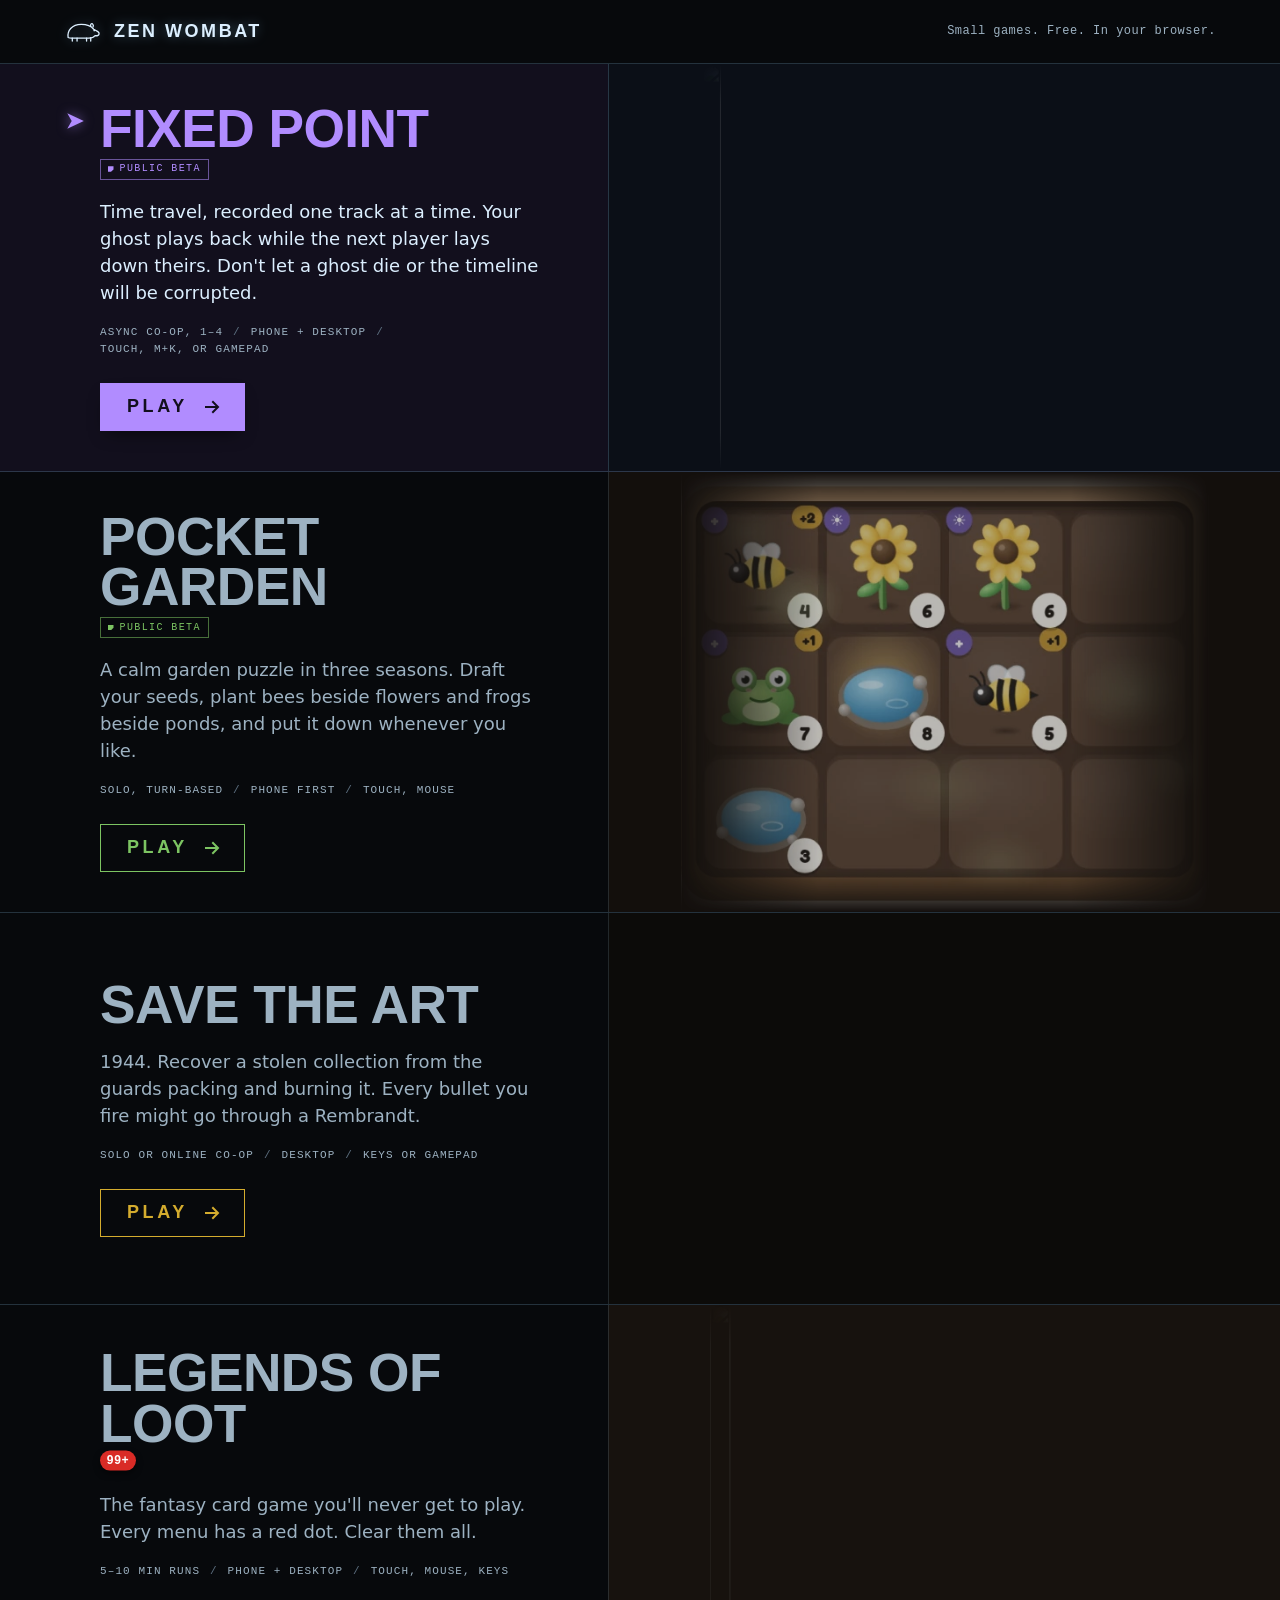
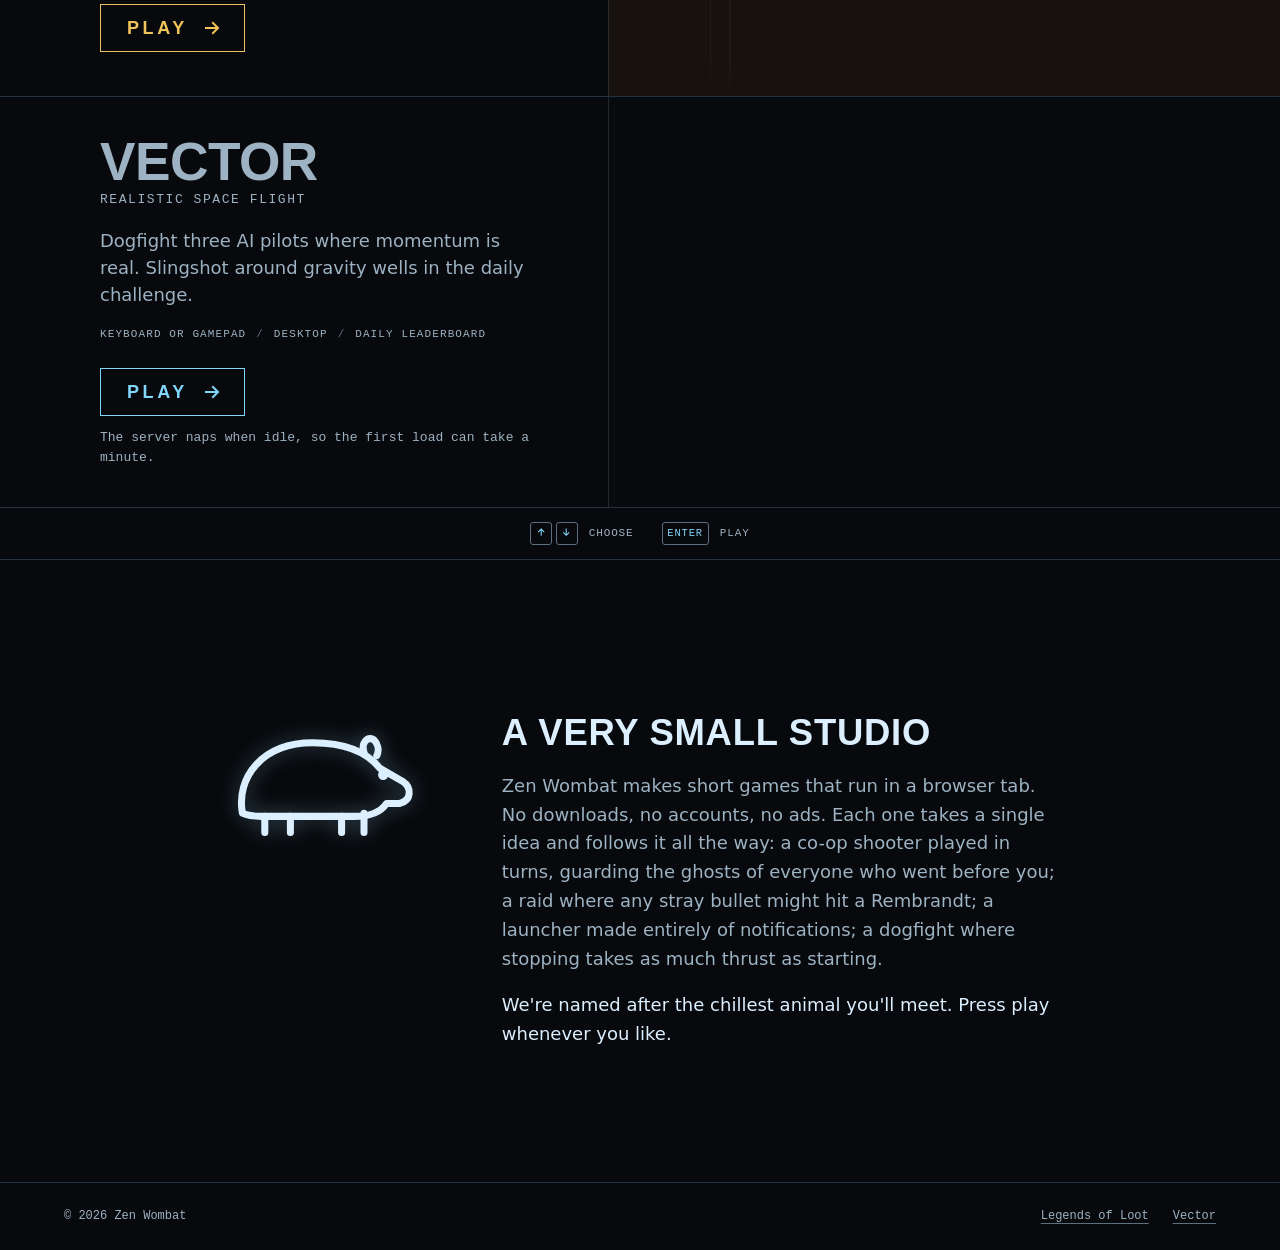
==== site/index.html @ 7a345012 "Add Pocket Garden to the homepage as a public beta Co-Authored-By: Claude Opus 5.5 <noreply@anthropi" ====
<!doctype html>
<html lang="en">
  <head>
    <meta charset="UTF-8" />
    <meta name="viewport" content="width=device-width, initial-scale=1, viewport-fit=cover" />
    <meta name="theme-color" content="#07090c" />
    <meta name="color-scheme" content="dark" />
    <title>Zen Wombat: small games you play in your browser</title>
    <meta
      name="description"
      content="Zen Wombat makes small, free browser games. Take turns keeping each other's ghosts alive in Fixed Point, plant a calm three-season garden in Pocket Garden, recover a stolen art collection in Save the Art, clear 99+ notifications in Legends of Loot, or dogfight with real momentum in Vector."
    />
    <link rel="canonical" href="https://zenwombat.com/" />
    <!-- Link previews (Discord, Slack, iMessage, etc.). Image URLs must be absolute. -->
    <meta property="og:type" content="website" />
    <meta property="og:site_name" content="Zen Wombat" />
    <meta property="og:title" content="Zen Wombat" />
    <meta
      property="og:description"
      content="Small, free games you play in your browser. Fixed Point, Pocket Garden, Save the Art, Legends of Loot and Vector."
    />
    <meta property="og:url" content="https://zenwombat.com/" />
    <meta property="og:image" content="https://zenwombat.com/og.png?v=5" />
    <meta property="og:image:width" content="1200" />
    <meta property="og:image:height" content="630" />
    <meta
      property="og:image:alt"
      content="Zen Wombat: a game-select screen with Fixed Point, Pocket Garden, Save the Art, Legends of Loot and Vector."
    />
    <meta name="twitter:card" content="summary_large_image" />
    <link rel="icon" href="favicon.svg" type="image/svg+xml" />
    <link rel="preload" href="fonts/tektur-latin.woff2" as="font" type="font/woff2" crossorigin />
    <link rel="stylesheet" href="styles.css" />
    <script type="application/ld+json">
      {
        "@context": "https://schema.org",
        "@graph": [
          {
            "@type": "Organization",
            "@id": "https://zenwombat.com/#studio",
            "name": "Zen Wombat",
            "url": "https://zenwombat.com/",
            "logo": "https://zenwombat.com/favicon.svg"
          },
          {
            "@type": "VideoGame",
            "name": "Fixed Point",
            "url": "https://fixedpoint.pages.dev/",
            "image": "https://zenwombat.com/img/fixed-point.webp",
            "description": "An asynchronous co-op time-loop shooter: friends take turns through one shared link, and every earlier player replays as a ghost the next one has to keep alive.",
            "genre": ["Action", "Shooter"],
            "playMode": ["CoOp", "MultiPlayer"],
            "gamePlatform": "Web browser",
            "applicationCategory": "Game",
            "operatingSystem": "Any",
            "isAccessibleForFree": true,
            "publisher": { "@id": "https://zenwombat.com/#studio" }
          },
          {
            "@type": "VideoGame",
            "name": "Pocket Garden",
            "url": "https://garden.zenwombat.com/",
            "image": "https://zenwombat.com/img/pocket-garden.webp",
            "description": "A calm, turn-based garden puzzle for phones: draft seeds and rule cards, then plant a small garden through three seasons.",
            "genre": ["Puzzle", "Casual"],
            "playMode": "SinglePlayer",
            "gamePlatform": "Web browser",
            "applicationCategory": "Game",
            "operatingSystem": "Any",
            "isAccessibleForFree": true,
            "publisher": { "@id": "https://zenwombat.com/#studio" }
          },
          {
            "@type": "VideoGame",
            "name": "Save the Art",
            "url": "https://zenwombat.itch.io/save-the-art",
            "image": "https://zenwombat.com/img/save-the-art.webp",
            "description": "A top-down roguelite shooter about recovering a stolen art collection in 1944, where every bullet you fire might go through a Rembrandt.",
            "genre": ["Action", "Shooter", "Roguelite"],
            "playMode": ["SinglePlayer", "CoOp"],
            "gamePlatform": "Web browser",
            "applicationCategory": "Game",
            "operatingSystem": "Any",
            "isAccessibleForFree": true,
            "publisher": { "@id": "https://zenwombat.com/#studio" }
          },
          {
            "@type": "VideoGame",
            "name": "Legends of Loot",
            "url": "https://legendsofloot.zenwombat.com/",
            "image": "https://legendsofloot.zenwombat.com/og.png",
            "description": "A satirical browser game about clearing notifications in the launcher of a fantasy card game you never get to play.",
            "genre": ["Comedy", "Casual"],
            "playMode": "SinglePlayer",
            "gamePlatform": "Web browser",
            "applicationCategory": "Game",
            "operatingSystem": "Any",
            "isAccessibleForFree": true,
            "publisher": { "@id": "https://zenwombat.com/#studio" }
          },
          {
            "@type": "VideoGame",
            "name": "Vector: Realistic Space Flight",
            "url": "https://vector.zenwombat.com/",
            "image": "https://vector.zenwombat.com/og.png",
            "description": "A top-down space arena with momentum physics: one pilot against three AI ships, plus a daily slingshot challenge with a global leaderboard.",
            "genre": ["Action", "Shooter", "Simulation"],
            "playMode": "SinglePlayer",
            "gamePlatform": "Web browser",
            "applicationCategory": "Game",
            "operatingSystem": "Any",
            "isAccessibleForFree": true,
            "publisher": { "@id": "https://zenwombat.com/#studio" }
          }

        ]
      }
    </script>
  </head>
  <body>
    <header class="strip">
      <a class="mark" href="/" aria-label="Zen Wombat home">
        <svg class="mark__glyph" viewBox="0 0 64 40" aria-hidden="true">
          <use href="#wombat" />
        </svg>
        <h1 class="mark__name">Zen Wombat</h1>
      </a>
      <p class="strip__tag">Small games. Free. In your browser.</p>
    </header>

    <main>
      <ol class="menu" aria-label="Games">
        <li class="row row--fixed is-selected" data-row>
          <div class="row__text">
            <h2 class="row__title">
              <svg class="cursor" viewBox="0 0 20 20" aria-hidden="true"><path d="M3 3 18 10 3 17 7 10Z" /></svg>
              <span>Fixed Point</span>
              <span class="cut">Public beta</span>
            </h2>
            <p class="row__hook">
              Time travel, recorded one track at a time. Your ghost plays back while the next player lays down
              theirs. Don't let a ghost die or the timeline will be corrupted.
            </p>
            <ul class="facts" aria-label="Details">
              <li>Async co-op, 1–4</li>
              <li>Phone + desktop</li>
              <li>Touch, M+K, or gamepad</li>
            </ul>
            <a class="play" href="https://fixedpoint.pages.dev/" data-play>
              Play<svg viewBox="0 0 20 20" aria-hidden="true"><path d="M4 10h11M11 5l5 5-5 5" /></svg>
            </a>
          </div>
          <a class="row__art" href="https://fixedpoint.pages.dev/" tabindex="-1" aria-hidden="true">
            <img src="img/fixed-point.webp" width="600" height="500" alt="" decoding="async" />
          </a>
        </li>

        <li class="row row--garden" data-row>
          <div class="row__text">
            <h2 class="row__title">
              <svg class="cursor" viewBox="0 0 20 20" aria-hidden="true"><path d="M3 3 18 10 3 17 7 10Z" /></svg>
              <span>Pocket Garden</span>
              <span class="cut">Public beta</span>
            </h2>
            <p class="row__hook">
              A calm garden puzzle in three seasons. Draft your seeds, plant bees beside flowers and frogs beside
              ponds, and put it down whenever you like.
            </p>
            <ul class="facts" aria-label="Details">
              <li>Solo, turn-based</li>
              <li>Phone first</li>
              <li>Touch, mouse</li>
            </ul>
            <a class="play" href="https://garden.zenwombat.com/" data-play>
              Play<svg viewBox="0 0 20 20" aria-hidden="true"><path d="M4 10h11M11 5l5 5-5 5" /></svg>
            </a>
          </div>
          <a class="row__art" href="https://garden.zenwombat.com/" tabindex="-1" aria-hidden="true">
            <img src="img/pocket-garden.webp" width="600" height="500" alt="" decoding="async" loading="lazy" />
          </a>
        </li>

        <li class="row row--save" data-row>
          <div class="row__text">
            <h2 class="row__title">
              <svg class="cursor" viewBox="0 0 20 20" aria-hidden="true"><path d="M3 3 18 10 3 17 7 10Z" /></svg>
              <span>Save the Art</span>
            </h2>
            <p class="row__hook">
              1944. Recover a stolen collection from the guards packing and burning it. Every bullet you fire might go
              through a Rembrandt.
            </p>
            <ul class="facts" aria-label="Details">
              <li>Solo or online co-op</li>
              <li>Desktop</li>
              <li>Keys or gamepad</li>
            </ul>
            <a class="play" href="https://zenwombat.itch.io/save-the-art" data-play>
              Play<svg viewBox="0 0 20 20" aria-hidden="true"><path d="M4 10h11M11 5l5 5-5 5" /></svg>
            </a>
          </div>
          <a class="row__art" href="https://zenwombat.itch.io/save-the-art" tabindex="-1" aria-hidden="true">
            <video
              src="img/save-the-art.mp4"
              poster="img/save-the-art.webp"
              width="600"
              height="500"
              muted
              loop
              playsinline
              disablepictureinpicture
              preload="none"
              data-clip
            ></video>
          </a>
        </li>

        <li class="row row--loot" data-row>
          <div class="row__text">
            <h2 class="row__title">
              <svg class="cursor" viewBox="0 0 20 20" aria-hidden="true"><path d="M3 3 18 10 3 17 7 10Z" /></svg>
              <span>Legends of Loot</span>
              <span class="dot" aria-label="99+ unread">99+</span>
            </h2>
            <p class="row__hook">
              The fantasy card game you'll never get to play. Every menu has a red dot. Clear them all.
            </p>
            <ul class="facts" aria-label="Details">
              <li>5–10 min runs</li>
              <li>Phone + desktop</li>
              <li>Touch, mouse, keys</li>
            </ul>
            <a class="play" href="https://legendsofloot.zenwombat.com/" data-play>
              Play<svg viewBox="0 0 20 20" aria-hidden="true"><path d="M4 10h11M11 5l5 5-5 5" /></svg>
            </a>
          </div>
          <a class="row__art" href="https://legendsofloot.zenwombat.com/" tabindex="-1" aria-hidden="true">
            <img
              src="img/legends-of-loot.webp"
              width="600"
              height="500"
              alt=""
              decoding="async"
            />
          </a>
        </li>

        <li class="row row--vector" data-row>
          <div class="row__text">
            <h2 class="row__title">
              <svg class="cursor" viewBox="0 0 20 20" aria-hidden="true"><path d="M3 3 18 10 3 17 7 10Z" /></svg>
              <span>Vector</span>
              <span class="row__sub">Realistic Space Flight</span>
            </h2>
            <p class="row__hook">
              Dogfight three AI pilots where momentum is real. Slingshot around gravity wells in the daily challenge.
            </p>
            <ul class="facts" aria-label="Details">
              <li>Keyboard or gamepad</li>
              <li>Desktop</li>
              <li>Daily leaderboard</li>
            </ul>
            <a class="play" href="https://vector.zenwombat.com/" data-play>
              Play<svg viewBox="0 0 20 20" aria-hidden="true"><path d="M4 10h11M11 5l5 5-5 5" /></svg>
            </a>
            <p class="row__note">The server naps when idle, so the first load can take a minute.</p>
          </div>
          <a class="row__art" href="https://vector.zenwombat.com/" tabindex="-1" aria-hidden="true">
            <canvas class="orbit" data-orbit></canvas>
          </a>
        </li>
      </ol>

      <p class="controls" aria-hidden="true">
        <span><kbd><svg viewBox="0 0 20 20" aria-hidden="true"><path d="M10 16V5M5 9l5-5 5 5" /></svg></kbd><kbd><svg viewBox="0 0 20 20" aria-hidden="true"><path d="M10 4v11M5 11l5 5 5-5" /></svg></kbd> choose</span>
        <span><kbd>Enter</kbd> play</span>
      </p>

      <section class="about" aria-labelledby="about-title">
        <svg class="about__wombat" viewBox="0 0 64 40" aria-hidden="true">
          <use href="#wombat" />
        </svg>
        <div class="about__text">
          <h2 id="about-title">A very small studio</h2>
          <p>
            Zen Wombat makes short games that run in a browser tab. No downloads, no accounts, no ads. Each one takes a
            single idea and follows it all the way: a co-op shooter played in turns, guarding the ghosts of everyone
            who went before you; a raid where any stray bullet might hit a Rembrandt; a launcher made entirely of
            notifications; a dogfight where stopping takes as much thrust as starting.
          </p>
          <p>We're named after the chillest animal you'll meet. Press play whenever you like.</p>
        </div>
      </section>
    </main>

    <footer class="foot">
      <p>© 2026 Zen Wombat</p>
      <nav aria-label="Games">
        <a href="https://legendsofloot.zenwombat.com/">Legends of Loot</a>
        <a href="https://vector.zenwombat.com/">Vector</a>
      </nav>
    </footer>

    <svg width="0" height="0" style="position: absolute" aria-hidden="true">
      <symbol id="wombat" viewBox="0 0 64 40">
        <path
          d="M7 31C5 20 13 9 29 9c10 0 17 3 21 8l7 4c3 2 3 6-1 7h-4c-2 3-6 4-10 4H13c-4 0-6-1-6-1Z"
          fill="none"
          stroke="currentColor"
          stroke-width="2.2"
          stroke-linejoin="round"
        />
        <path d="M45 12c-1-3 1-5 3-4 1 1 2 3 1 5" fill="none" stroke="currentColor" stroke-width="2.2" stroke-linejoin="round" stroke-linecap="round" />
        <path d="M14 32v5M22 32v5M38 32v5M45 31v6" stroke="currentColor" stroke-width="2.2" stroke-linecap="round" />
        <circle cx="51" cy="19" r="1.6" fill="currentColor" />
      </symbol>
    </svg>

    <script src="main.js" defer></script>
  </body>
</html>
---- site/styles.css ----
@font-face {
  font-family: 'Tektur';
  src: url('fonts/tektur-latin.woff2') format('woff2');
  font-weight: 400 900;
  font-stretch: 75% 100%;
  font-display: swap;
}

@font-face {
  font-family: 'Martian Mono';
  src: url('fonts/martian-mono-latin.woff2') format('woff2');
  font-weight: 300 600;
  font-stretch: 75% 112.5%;
  font-display: swap;
}

:root {
  /* Vector display: phosphor ink on a blue-black tube */
  --ground: #07090c;
  --ink: #dcefff;
  --ink-soft: #9db2c2;
  --ink-faint: #5d7080;
  --rule: rgb(150 215 255 / 0.2);
  --bloom: rgb(150 215 255 / 0.35);

  /* Legends of Loot */
  --loot-field: #24170c;
  --loot-gold: #f0c35a;
  --loot-cream: #f3dfb4;
  --loot-red: #d92b26;

  /* Vector */
  --vec-field: #0a131a;
  --vec-cyan: #81d4fa;

  /* Save the Art: gilt and a rubber stamp in the gallery's lamplight */
  --art-field: #1d170d;
  --art-gilt: #d4ac2e;
  --art-ivory: #efe6d2;
  --art-stamp: #e0574a;

  /* Fixed Point: its second ghost's violet (the game draws history in a duller one) on a night-time station */
  --fixed-field: #120f1d;
  --fixed-violet: #b18cff;

  /* Pocket Garden: its spring-leaf green on dusk soil */
  --garden-field: #111a0f;
  --garden-leaf: #7cc462;

  --display: 'Tektur', 'Arial Narrow', sans-serif;
  --mono: 'Martian Mono', ui-monospace, monospace;
  --text: 'Tektur', system-ui, sans-serif;

  --gutter: clamp(16px, 5vw, 72px);
  --strip-h: 64px;
  --bar-h: 52px;
  --ease-out: cubic-bezier(0.16, 1, 0.3, 1);
}

*,
*::before,
*::after {
  box-sizing: border-box;
}

html {
  color-scheme: dark;
  scrollbar-color: var(--ink-faint) var(--ground);
  -webkit-text-size-adjust: 100%;
}

body {
  margin: 0;
  background: var(--ground);
  color: var(--ink);
  font-family: var(--mono);
  font-weight: 350;
  font-stretch: 87.5%;
  font-size: 0.9375rem;
  line-height: 1.6;
  caret-color: var(--vec-cyan);
  -webkit-font-smoothing: antialiased;
}

::selection {
  background: var(--vec-cyan);
  color: var(--ground);
}

a {
  color: inherit;
}

:focus-visible {
  outline: 2px solid var(--accent, var(--vec-cyan));
  outline-offset: 4px;
  border-radius: 2px;
}

/* ---------- Top strip ---------- */

.strip {
  height: var(--strip-h);
  display: flex;
  align-items: center;
  justify-content: space-between;
  gap: 16px;
  padding: 0 var(--gutter);
  border-bottom: 1px solid var(--rule);
}

.mark {
  display: flex;
  align-items: center;
  gap: 12px;
  text-decoration: none;
  color: var(--ink);
}

.mark__glyph {
  width: 38px;
  height: 24px;
  filter: drop-shadow(0 0 6px var(--bloom));
}

.mark__name {
  margin: 0;
  font-family: var(--display);
  font-weight: 700;
  font-stretch: 100%;
  font-size: 1.125rem;
  letter-spacing: 0.14em;
  text-transform: uppercase;
  filter: drop-shadow(0 0 6px var(--bloom));
}

.strip__tag {
  margin: 0;
  font-size: 0.75rem;
  letter-spacing: 0.04em;
  color: var(--ink-soft);
}

/* ---------- Game-select menu ---------- */

.menu {
  list-style: none;
  margin: 0;
  padding: 0;
}

.row {
  --accent: var(--ink);
  --field: var(--ground);
  position: relative;
  display: grid;
  grid-template-columns: minmax(0, 0.95fr) minmax(0, 1.05fr);
  min-height: max(340px, calc((100svh - var(--strip-h) - var(--bar-h)) / 2));
  border-bottom: 1px solid var(--rule);
  background: var(--ground);
  transition: background-color 600ms var(--ease-out);
}

.row--loot {
  --accent: var(--loot-gold);
  --field: var(--loot-field);
}

.row--vector {
  --accent: var(--vec-cyan);
  --field: var(--vec-field);
}

.row--save {
  --accent: var(--art-gilt);
  --field: var(--art-field);
}

.row--fixed {
  --accent: var(--fixed-violet);
  --field: var(--fixed-field);
}

.row--garden {
  --accent: var(--garden-leaf);
  --field: var(--garden-field);
}

.row.is-selected {
  background: var(--field);
}

/* The row itself takes focus when it has no Play; selection already shows it */
.row:focus-visible {
  outline: none;
}

.row__text {
  display: flex;
  flex-direction: column;
  justify-content: center;
  align-items: flex-start;
  gap: 18px;
  padding: 40px var(--gutter);
  padding-left: calc(var(--gutter) + 36px);
}

.row__title {
  position: relative;
  margin: 0;
  display: flex;
  flex-wrap: wrap;
  align-items: baseline;
  column-gap: 16px;
  row-gap: 4px;
  font-family: var(--display);
  font-weight: 800;
  font-stretch: 85%;
  font-size: clamp(2.25rem, 2.6vw + 1.25rem, 4.25rem);
  line-height: 0.95;
  letter-spacing: -0.01em;
  text-transform: uppercase;
  color: var(--ink-soft);
  transition: color 400ms var(--ease-out);
}

.is-selected .row__title {
  color: var(--accent);
}

.row__sub {
  flex-basis: 100%;
  font-family: var(--mono);
  font-weight: 400;
  font-stretch: 100%;
  font-size: 0.8125rem;
  letter-spacing: 0.12em;
  line-height: 1.4;
  color: var(--ink-soft);
}

/* The selection cursor is a little vector ship */
.cursor {
  position: absolute;
  left: -36px;
  top: 0.12em;
  width: 22px;
  height: 22px;
  fill: var(--accent);
  opacity: 0;
  transform: translateX(-10px);
  transition: opacity 300ms var(--ease-out), transform 500ms var(--ease-out);
}

.is-selected .cursor {
  opacity: 1;
  transform: none;
  filter: drop-shadow(0 0 6px color-mix(in srgb, var(--accent) 60%, transparent));
}

.dot {
  align-self: flex-start;
  padding: 0.3em 0.55em;
  border-radius: 999px;
  background: var(--loot-red);
  color: #fff;
  font-family: var(--mono);
  font-weight: 600;
  font-stretch: 100%;
  font-size: 0.75rem;
  letter-spacing: 0.02em;
  line-height: 1;
  text-shadow: none;
  box-shadow: 0 3px 6px rgb(0 0 0 / 0.5);
  transform: translateY(-0.2em);
}

/* Save the Art's kicker: red ink, a little crooked, as the game stamps its files */
.stamp {
  align-self: center;
  padding: 0.35em 0.6em 0.3em;
  border: 1.5px solid var(--art-stamp);
  border-radius: 2px;
  color: var(--art-stamp);
  font-family: var(--mono);
  font-weight: 600;
  font-stretch: 100%;
  font-size: 0.75rem;
  letter-spacing: 0.14em;
  line-height: 1;
  transform: rotate(-3deg);
}

/* Beta status (Fixed Point, Pocket Garden): a small outlined callout, a dot and mono caps, kept quieter than the title */
.cut {
  align-self: center;
  display: inline-flex;
  align-items: center;
  gap: 0.6em;
  padding: 0.45em 0.7em;
  border: 1px solid color-mix(in srgb, var(--accent) 55%, transparent);
  color: var(--accent);
  font-family: var(--mono);
  font-weight: 500;
  font-stretch: 100%;
  font-size: 0.625rem;
  letter-spacing: 0.14em;
  line-height: 1;
  white-space: nowrap;
}

.cut::before {
  content: '';
  width: 0.55em;
  height: 0.55em;
  background: currentColor;
  clip-path: polygon(0 0, 100% 0, 100% 55%, 55% 100%, 0 100%);
}

.row__hook {
  margin: 0;
  max-width: 40ch;
  font-family: var(--text);
  font-weight: 400;
  font-stretch: 100%;
  font-size: 1.125rem;
  line-height: 1.5;
  color: var(--ink-soft);
  transition: color 400ms var(--ease-out);
}

.is-selected .row__hook {
  color: var(--ink);
}

.row--loot.is-selected .row__hook {
  color: var(--loot-cream);
}

.row--save.is-selected .row__hook {
  color: var(--art-ivory);
}

.facts {
  list-style: none;
  margin: 0;
  padding: 0;
  display: flex;
  flex-wrap: wrap;
  font-size: 0.6875rem;
  font-weight: 450;
  letter-spacing: 0.1em;
  text-transform: uppercase;
  color: var(--ink-soft);
}

.facts li:not(:last-child)::after {
  content: '/';
  margin: 0 0.9em;
  color: var(--ink-faint);
}

.play {
  margin-top: 6px;
  display: inline-flex;
  align-items: center;
  gap: 14px;
  min-height: 48px;
  padding: 0 22px 0 26px;
  border: 1.5px solid var(--accent);
  color: var(--accent);
  font-family: var(--display);
  font-weight: 700;
  font-size: 1.125rem;
  letter-spacing: 0.2em;
  text-transform: uppercase;
  text-decoration: none;
  transition:
    background-color 250ms var(--ease-out),
    color 250ms var(--ease-out),
    box-shadow 250ms var(--ease-out);
}

.play svg {
  width: 20px;
  height: 20px;
  fill: none;
  stroke: currentColor;
  stroke-width: 2;
  stroke-linecap: square;
  transition: transform 300ms var(--ease-out);
}

.is-selected .play {
  background: var(--accent);
  color: var(--field);
  box-shadow: 0 8px 18px -8px rgb(0 0 0 / 0.7);
}

.play:hover svg,
.play:focus-visible svg {
  transform: translateX(4px);
}

.play:active {
  transform: translateY(1px);
}

/* Art panels */

.row__art {
  position: relative;
  display: block;
  overflow: hidden;
  border-left: 1px solid var(--rule);
  transition: opacity 500ms var(--ease-out), filter 500ms var(--ease-out);
}

.row--loot .row__art {
  background: #21150b;
}

.row--save .row__art {
  background: #0f0c07;
}

.row--fixed .row__art {
  background: #0b0f17;
}

.row--garden .row__art {
  background: #1a120b;
}

.row--loot .row__art img,
.row--save .row__art video,
.row--fixed .row__art img,
.row--garden .row__art img {
  position: absolute;
  top: 50%;
  left: 50%;
  height: 100%;
  width: auto;
  max-width: none;
  aspect-ratio: 6 / 5;
  object-fit: cover;
  transform: translate(-50%, -50%);
  --fade: linear-gradient(90deg, transparent 0, #000 26%, #000 74%, transparent 100%),
    linear-gradient(180deg, transparent 0, #000 10%, #000 90%, transparent 100%);
  -webkit-mask-image: var(--fade);
  -webkit-mask-composite: source-in;
  mask-image: var(--fade);
  mask-composite: intersect;
}

.row--vector .row__art {
  background: #080c10;
}

.orbit {
  position: absolute;
  inset: 0;
  width: 100%;
  height: 100%;
  display: block;
}

@media (hover: hover) and (pointer: fine) {
  .row:not(.is-selected) .row__art {
    opacity: 0.72;
    filter: saturate(0.7);
  }
}

/* Stands where Play would: a status line, not a control */
.soon {
  margin: 6px 0 0;
  display: inline-flex;
  align-items: center;
  gap: 12px;
  min-height: 48px;
  font-size: 0.75rem;
  font-weight: 450;
  letter-spacing: 0.16em;
  text-transform: uppercase;
  color: var(--ink-soft);
}

.soon::before {
  content: '';
  width: 28px;
  border-top: 1.5px dashed var(--ink-faint);
}

.is-selected .soon {
  color: var(--accent);
}

.row__note {
  margin: -6px 0 0;
  font-size: 0.8125rem;
  line-height: 1.5;
  color: var(--ink-soft);
}

/* Controls bar, echoing the in-game hint bar */

.controls {
  height: var(--bar-h);
  margin: 0;
  display: flex;
  align-items: center;
  justify-content: center;
  gap: 28px;
  font-size: 0.6875rem;
  letter-spacing: 0.08em;
  text-transform: uppercase;
  color: var(--ink-soft);
  border-bottom: 1px solid var(--rule);
}

kbd {
  display: inline-block;
  min-width: 1.9em;
  margin-right: 0.35em;
  padding: 0.2em 0.45em;
  border: 1px solid var(--ink-faint);
  border-radius: 3px;
  font-family: var(--mono);
  font-size: 0.95em;
  text-align: center;
  color: var(--vec-cyan);
}

kbd svg {
  width: 1em;
  height: 1em;
  vertical-align: -0.15em;
  fill: none;
  stroke: currentColor;
  stroke-width: 2;
  stroke-linecap: square;
}

@media (hover: none), (pointer: coarse) {
  .controls {
    display: none;
  }
}

/* ---------- About ---------- */

.about {
  display: grid;
  grid-template-columns: auto minmax(0, 62ch);
  justify-content: center;
  align-items: start;
  gap: clamp(28px, 6vw, 96px);
  padding: clamp(80px, 12vw, 160px) var(--gutter) clamp(64px, 9vw, 120px);
}

.about__wombat {
  width: clamp(120px, 16vw, 220px);
  height: auto;
  aspect-ratio: 64 / 40;
  color: var(--ink);
  filter: drop-shadow(0 0 10px var(--bloom));
}

.about h2 {
  margin: 0 0 20px;
  font-family: var(--display);
  font-weight: 700;
  font-stretch: 90%;
  font-size: clamp(1.75rem, 1.6vw + 1rem, 2.5rem);
  line-height: 1.05;
  text-transform: uppercase;
  letter-spacing: 0.02em;
}

.about p {
  margin: 0 0 1em;
  font-family: var(--text);
  font-weight: 400;
  font-stretch: 100%;
  font-size: 1.125rem;
  line-height: 1.6;
  color: var(--ink-soft);
}

.about p:last-child {
  color: var(--ink);
}

/* ---------- Footer ---------- */

.foot {
  display: flex;
  flex-wrap: wrap;
  justify-content: space-between;
  gap: 12px 24px;
  padding: 24px var(--gutter) calc(24px + env(safe-area-inset-bottom));
  border-top: 1px solid var(--rule);
  font-size: 0.75rem;
  color: var(--ink-soft);
}

.foot p {
  margin: 0;
}

.foot nav {
  display: flex;
  gap: 24px;
}

.foot a {
  text-decoration: underline;
  text-decoration-color: var(--ink-faint);
  text-underline-offset: 4px;
}

.foot a:hover {
  color: var(--ink);
  text-decoration-color: var(--vec-cyan);
}

/* ---------- Small screens ---------- */

@media (max-width: 820px) {
  :root {
    --strip-h: 56px;
  }

  .strip {
    height: auto;
    min-height: var(--strip-h);
    flex-direction: column;
    align-items: flex-start;
    justify-content: center;
    gap: 2px;
    padding-top: 12px;
    padding-bottom: 12px;
  }

  .strip__tag {
    font-size: 0.6875rem;
  }

  .controls {
    display: none;
  }


  .row {
    grid-template-columns: 1fr;
    min-height: 0;
    background: var(--field);
  }

  .row__art {
    order: -1;
    aspect-ratio: 5 / 2;
    border-left: 0;
    border-bottom: 1px solid var(--rule);
  }

  .row__text {
    padding: 28px var(--gutter) 40px;
    gap: 14px;
  }

  .cursor {
    display: none;
  }

  .row .row__title {
    color: var(--accent);
  }

  .row .play {
    align-self: stretch;
    justify-content: center;
    background: var(--accent);
    color: var(--field);
  }

  .row--loot .row__hook {
    color: var(--loot-cream);
  }

  .row--vector .row__hook {
    color: var(--ink);
  }

  .row--save .row__hook {
    color: var(--art-ivory);
  }

  .row--fixed .row__hook,
  .row--garden .row__hook {
    color: var(--ink);
  }

  .row .soon {
    color: var(--accent);
  }

  .about {
    grid-template-columns: 1fr;
    gap: 24px;
    padding-top: 72px;
  }

  .about__wombat {
    width: 112px;
  }
}

@media (prefers-reduced-motion: reduce) {
  *,
  *::before,
  *::after {
    transition-duration: 0.01ms !important;
  }
}

/* ---------- 404 ---------- */

.lost {
  min-height: 100svh;
  display: flex;
  flex-direction: column;
  align-items: flex-start;
  justify-content: center;
  gap: 20px;
  padding: 0 var(--gutter);
  --accent: var(--vec-cyan);
  --field: var(--ground);
}

.lost h1 {
  margin: 0;
  font-family: var(--display);
  font-weight: 800;
  font-stretch: 85%;
  font-size: clamp(2.5rem, 5vw + 1rem, 5rem);
  line-height: 0.95;
  text-transform: uppercase;
  color: var(--vec-cyan);
}

.lost p {
  margin: 0;
  font-family: var(--text);
  font-weight: 400;
  font-stretch: 100%;
  font-size: 1.125rem;
  color: var(--ink-soft);
}
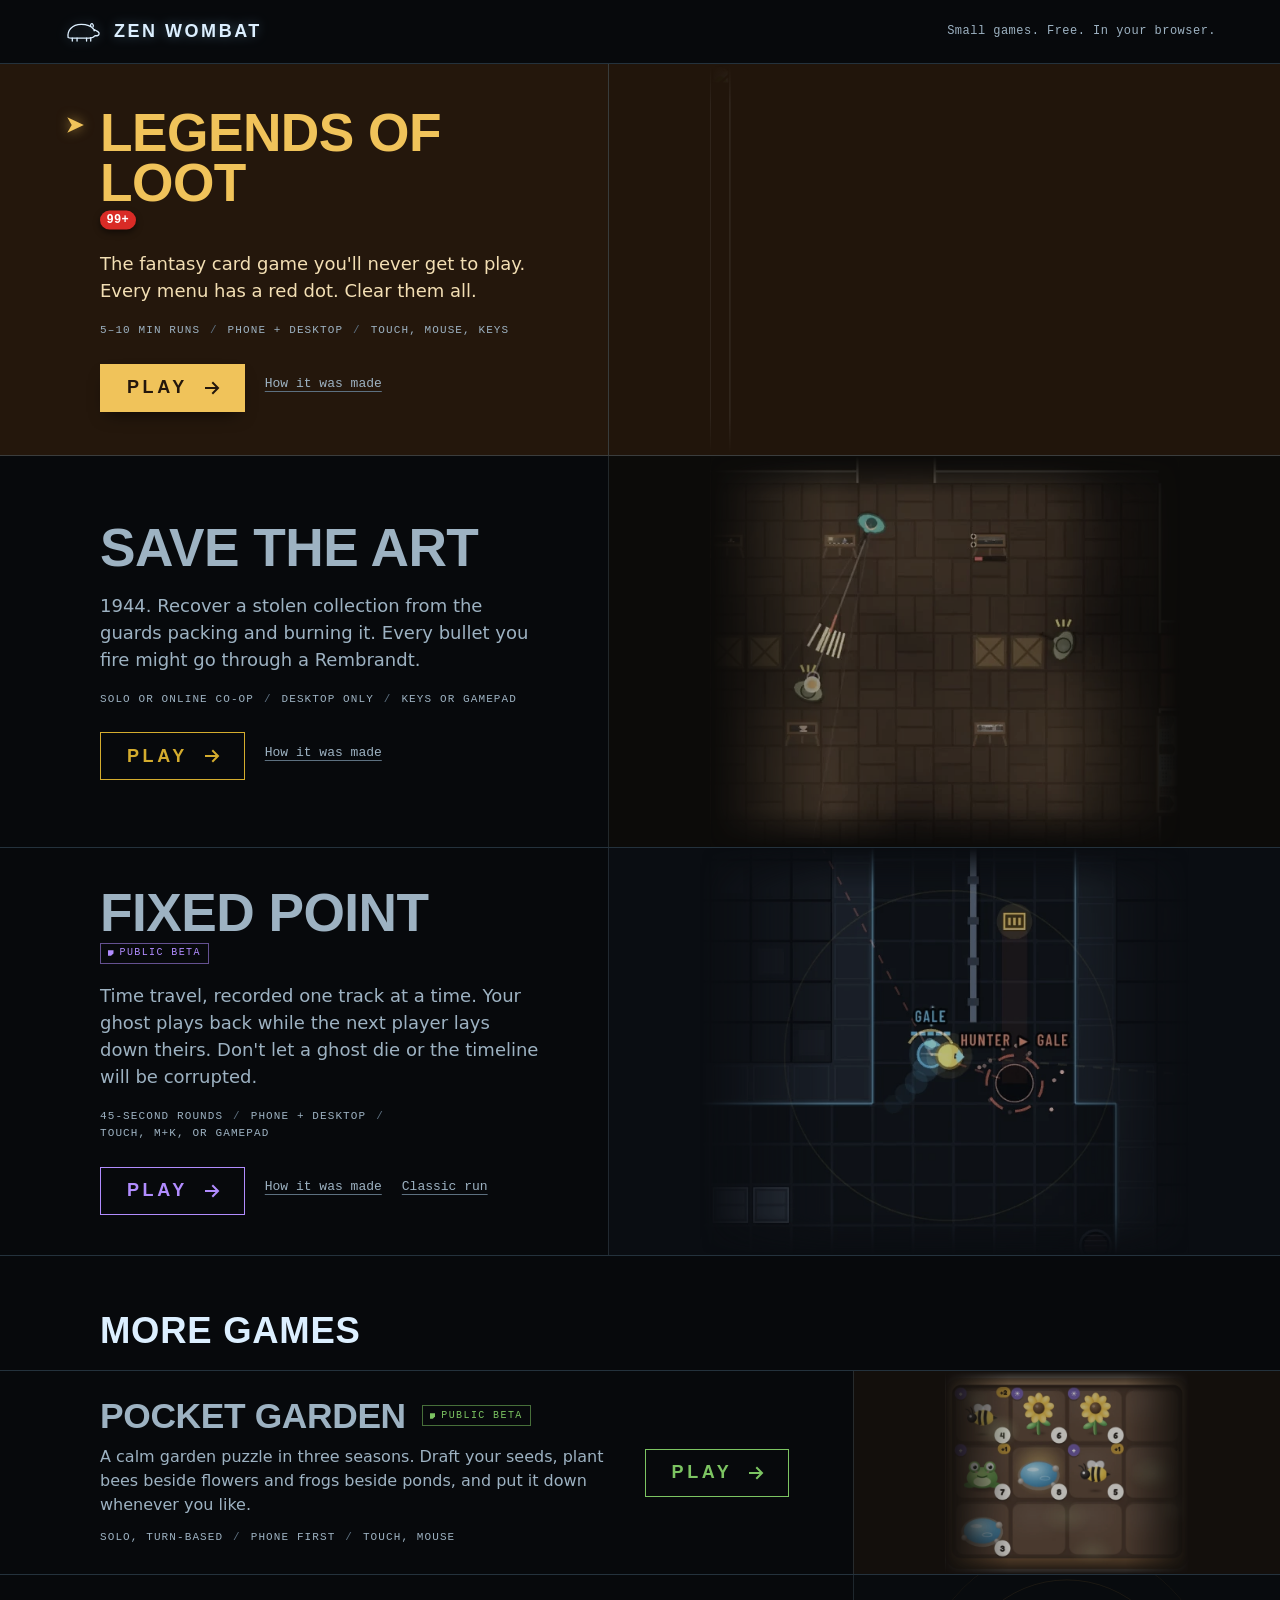
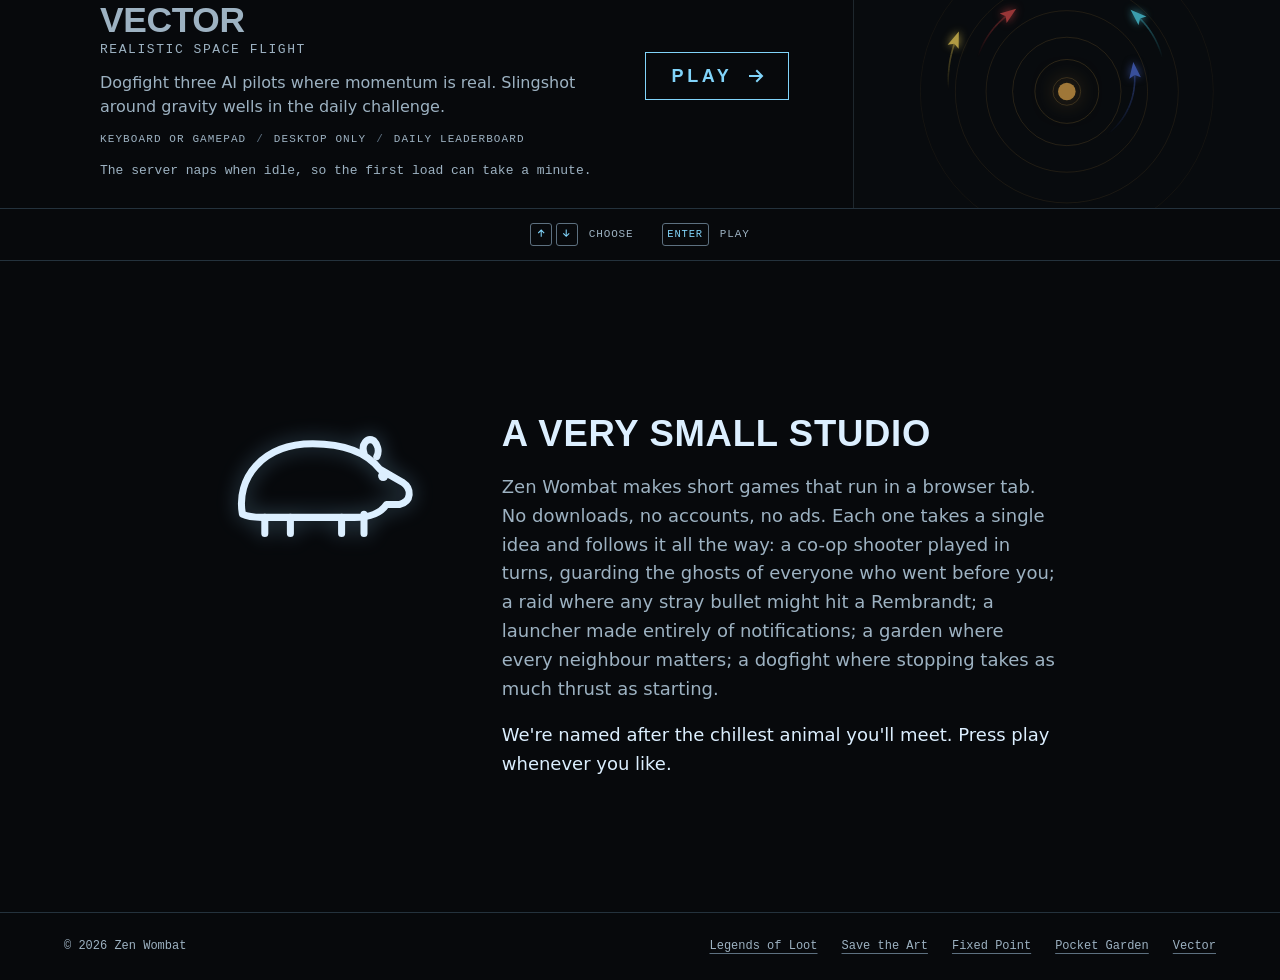
==== commit 3c00c767: "Tier the games menu, add making-of pages, open Fixed Point in blitz Co-Authored-By: Claude Opus 5.5 " ====
--- a/site/index.html
+++ b/site/index.html
@@ -8,7 +8,7 @@
     <title>Zen Wombat: small games you play in your browser</title>
     <meta
       name="description"
-      content="Zen Wombat makes small, free browser games. Take turns keeping each other's ghosts alive in Fixed Point, plant a calm three-season garden in Pocket Garden, recover a stolen art collection in Save the Art, clear 99+ notifications in Legends of Loot, or dogfight with real momentum in Vector."
+      content="Zen Wombat makes small, free browser games. Clear 99+ notifications in Legends of Loot, recover a stolen art collection in Save the Art, keep each other's ghosts alive in Fixed Point, plant a calm three-season garden in Pocket Garden, or dogfight with real momentum in Vector."
     />
     <link rel="canonical" href="https://zenwombat.com/" />
     <!-- Link previews (Discord, Slack, iMessage, etc.). Image URLs must be absolute. -->
@@ -17,7 +17,7 @@
     <meta property="og:title" content="Zen Wombat" />
     <meta
       property="og:description"
-      content="Small, free games you play in your browser. Fixed Point, Pocket Garden, Save the Art, Legends of Loot and Vector."
+      content="Small, free games you play in your browser. Legends of Loot, Save the Art, Fixed Point, Pocket Garden and Vector."
     />
     <meta property="og:url" content="https://zenwombat.com/" />
     <meta property="og:image" content="https://zenwombat.com/og.png?v=5" />
@@ -129,58 +129,42 @@
     </header>
 
     <main>
-      <ol class="menu" aria-label="Games">
-        <li class="row row--fixed is-selected" data-row>
+      <div class="menus" data-menus>
+        <ol class="menu" aria-label="Featured games">
+        <li class="row row--loot is-selected" data-row>
           <div class="row__text">
             <h2 class="row__title">
               <svg class="cursor" viewBox="0 0 20 20" aria-hidden="true"><path d="M3 3 18 10 3 17 7 10Z" /></svg>
-              <span>Fixed Point</span>
-              <span class="cut">Public beta</span>
+              <span>Legends of Loot</span>
+              <span class="dot" aria-label="99+ unread">99+</span>
             </h2>
             <p class="row__hook">
-              Time travel, recorded one track at a time. Your ghost plays back while the next player lays down
-              theirs. Don't let a ghost die or the timeline will be corrupted.
-            </p>
-            <ul class="facts" aria-label="Details">
-              <li>Async co-op, 1–4</li>
+              The fantasy card game you'll never get to play. Every menu has a red dot. Clear them all.
+            </p>
+            <ul class="facts" aria-label="Details">
+              <li>5–10 min runs</li>
               <li>Phone + desktop</li>
-              <li>Touch, M+K, or gamepad</li>
-            </ul>
-            <a class="play" href="https://fixedpoint.pages.dev/" data-play>
-              Play<svg viewBox="0 0 20 20" aria-hidden="true"><path d="M4 10h11M11 5l5 5-5 5" /></svg>
-            </a>
-          </div>
-          <a class="row__art" href="https://fixedpoint.pages.dev/" tabindex="-1" aria-hidden="true">
-            <img src="img/fixed-point.webp" width="600" height="500" alt="" decoding="async" />
-          </a>
-        </li>
-
-        <li class="row row--garden" data-row>
-          <div class="row__text">
-            <h2 class="row__title">
-              <svg class="cursor" viewBox="0 0 20 20" aria-hidden="true"><path d="M3 3 18 10 3 17 7 10Z" /></svg>
-              <span>Pocket Garden</span>
-              <span class="cut">Public beta</span>
-            </h2>
-            <p class="row__hook">
-              A calm garden puzzle in three seasons. Draft your seeds, plant bees beside flowers and frogs beside
-              ponds, and put it down whenever you like.
-            </p>
-            <ul class="facts" aria-label="Details">
-              <li>Solo, turn-based</li>
-              <li>Phone first</li>
-              <li>Touch, mouse</li>
-            </ul>
-            <a class="play" href="https://garden.zenwombat.com/" data-play>
-              Play<svg viewBox="0 0 20 20" aria-hidden="true"><path d="M4 10h11M11 5l5 5-5 5" /></svg>
-            </a>
-          </div>
-          <a class="row__art" href="https://garden.zenwombat.com/" tabindex="-1" aria-hidden="true">
-            <img src="img/pocket-garden.webp" width="600" height="500" alt="" decoding="async" loading="lazy" />
-          </a>
-        </li>
-
-        <li class="row row--save" data-row>
+              <li>Touch, mouse, keys</li>
+            </ul>
+            <div class="actions">
+              <a class="play" href="https://legendsofloot.zenwombat.com/" data-play>
+                Play<svg viewBox="0 0 20 20" aria-hidden="true"><path d="M4 10h11M11 5l5 5-5 5" /></svg>
+              </a>
+              <a class="aside" href="/making/legends-of-loot/">How it was made</a>
+            </div>
+          </div>
+          <a class="row__art" href="https://legendsofloot.zenwombat.com/" tabindex="-1" aria-hidden="true">
+            <img
+              src="img/legends-of-loot.webp"
+              width="600"
+              height="500"
+              alt=""
+              decoding="async"
+            />
+          </a>
+        </li>
+
+        <li class="row row--save" data-row data-desktop>
           <div class="row__text">
             <h2 class="row__title">
               <svg class="cursor" viewBox="0 0 20 20" aria-hidden="true"><path d="M3 3 18 10 3 17 7 10Z" /></svg>
@@ -192,17 +176,20 @@
             </p>
             <ul class="facts" aria-label="Details">
               <li>Solo or online co-op</li>
-              <li>Desktop</li>
+              <li class="desk">Desktop only</li>
               <li>Keys or gamepad</li>
             </ul>
-            <a class="play" href="https://zenwombat.itch.io/save-the-art" data-play>
-              Play<svg viewBox="0 0 20 20" aria-hidden="true"><path d="M4 10h11M11 5l5 5-5 5" /></svg>
-            </a>
+            <div class="actions">
+              <a class="play" href="https://zenwombat.itch.io/save-the-art" data-play>
+                Play<svg viewBox="0 0 20 20" aria-hidden="true"><path d="M4 10h11M11 5l5 5-5 5" /></svg>
+              </a>
+              <a class="aside" href="/making/save-the-art/">How it was made</a>
+            </div>
           </div>
           <a class="row__art" href="https://zenwombat.itch.io/save-the-art" tabindex="-1" aria-hidden="true">
             <video
-              src="img/save-the-art.mp4"
-              poster="img/save-the-art.webp"
+              src="img/save-the-art-hit.mp4"
+              poster="img/save-the-art-hit.webp"
               width="600"
               height="500"
               muted
@@ -215,49 +202,76 @@
           </a>
         </li>
 
-        <li class="row row--loot" data-row>
+        <li class="row row--fixed" data-row>
           <div class="row__text">
             <h2 class="row__title">
               <svg class="cursor" viewBox="0 0 20 20" aria-hidden="true"><path d="M3 3 18 10 3 17 7 10Z" /></svg>
-              <span>Legends of Loot</span>
-              <span class="dot" aria-label="99+ unread">99+</span>
+              <span>Fixed Point</span>
+              <span class="cut">Public beta</span>
             </h2>
             <p class="row__hook">
-              The fantasy card game you'll never get to play. Every menu has a red dot. Clear them all.
-            </p>
-            <ul class="facts" aria-label="Details">
-              <li>5–10 min runs</li>
+              Time travel, recorded one track at a time. Your ghost plays back while the next player lays down
+              theirs. Don't let a ghost die or the timeline will be corrupted.
+            </p>
+            <ul class="facts" aria-label="Details">
+              <li>45-second rounds</li>
               <li>Phone + desktop</li>
-              <li>Touch, mouse, keys</li>
-            </ul>
-            <a class="play" href="https://legendsofloot.zenwombat.com/" data-play>
+              <li>Touch, M+K, or gamepad</li>
+            </ul>
+            <div class="actions">
+              <a class="play" href="https://fixedpoint.pages.dev/?blitz" data-play>
+                Play<svg viewBox="0 0 20 20" aria-hidden="true"><path d="M4 10h11M11 5l5 5-5 5" /></svg>
+              </a>
+              <a class="aside" href="/making/fixed-point/">How it was made</a>
+              <a class="aside" href="https://fixedpoint.pages.dev/">Classic run</a>
+            </div>
+          </div>
+          <a class="row__art" href="https://fixedpoint.pages.dev/?blitz" tabindex="-1" aria-hidden="true">
+            <img src="img/fixed-point-save.webp" width="600" height="500" alt="" decoding="async" />
+          </a>
+        </li>
+        </ol>
+
+        <h2 class="tier" id="more">More games</h2>
+        <ol class="menu" aria-labelledby="more" data-more>
+        <li class="row row--more row--garden" data-row>
+          <div class="row__text">
+            <h3 class="row__title">
+              <svg class="cursor" viewBox="0 0 20 20" aria-hidden="true"><path d="M3 3 18 10 3 17 7 10Z" /></svg>
+              <span>Pocket Garden</span>
+              <span class="cut">Public beta</span>
+            </h3>
+            <p class="row__hook">
+              A calm garden puzzle in three seasons. Draft your seeds, plant bees beside flowers and frogs beside
+              ponds, and put it down whenever you like.
+            </p>
+            <ul class="facts" aria-label="Details">
+              <li>Solo, turn-based</li>
+              <li>Phone first</li>
+              <li>Touch, mouse</li>
+            </ul>
+            <a class="play" href="https://garden.zenwombat.com/" data-play>
               Play<svg viewBox="0 0 20 20" aria-hidden="true"><path d="M4 10h11M11 5l5 5-5 5" /></svg>
             </a>
           </div>
-          <a class="row__art" href="https://legendsofloot.zenwombat.com/" tabindex="-1" aria-hidden="true">
-            <img
-              src="img/legends-of-loot.webp"
-              width="600"
-              height="500"
-              alt=""
-              decoding="async"
-            />
-          </a>
-        </li>
-
-        <li class="row row--vector" data-row>
-          <div class="row__text">
-            <h2 class="row__title">
+          <a class="row__art" href="https://garden.zenwombat.com/" tabindex="-1" aria-hidden="true">
+            <img src="img/pocket-garden.webp" width="600" height="500" alt="" decoding="async" loading="lazy" />
+          </a>
+        </li>
+
+        <li class="row row--more row--vector" data-row data-desktop>
+          <div class="row__text">
+            <h3 class="row__title">
               <svg class="cursor" viewBox="0 0 20 20" aria-hidden="true"><path d="M3 3 18 10 3 17 7 10Z" /></svg>
               <span>Vector</span>
               <span class="row__sub">Realistic Space Flight</span>
-            </h2>
+            </h3>
             <p class="row__hook">
               Dogfight three AI pilots where momentum is real. Slingshot around gravity wells in the daily challenge.
             </p>
             <ul class="facts" aria-label="Details">
               <li>Keyboard or gamepad</li>
-              <li>Desktop</li>
+              <li class="desk">Desktop only</li>
               <li>Daily leaderboard</li>
             </ul>
             <a class="play" href="https://vector.zenwombat.com/" data-play>
@@ -269,7 +283,8 @@
             <canvas class="orbit" data-orbit></canvas>
           </a>
         </li>
-      </ol>
+        </ol>
+      </div>
 
       <p class="controls" aria-hidden="true">
         <span><kbd><svg viewBox="0 0 20 20" aria-hidden="true"><path d="M10 16V5M5 9l5-5 5 5" /></svg></kbd><kbd><svg viewBox="0 0 20 20" aria-hidden="true"><path d="M10 4v11M5 11l5 5 5-5" /></svg></kbd> choose</span>
@@ -286,7 +301,8 @@
             Zen Wombat makes short games that run in a browser tab. No downloads, no accounts, no ads. Each one takes a
             single idea and follows it all the way: a co-op shooter played in turns, guarding the ghosts of everyone
             who went before you; a raid where any stray bullet might hit a Rembrandt; a launcher made entirely of
-            notifications; a dogfight where stopping takes as much thrust as starting.
+            notifications; a garden where every
+            neighbour matters; a dogfight where stopping takes as much thrust as starting.
           </p>
           <p>We're named after the chillest animal you'll meet. Press play whenever you like.</p>
         </div>
@@ -297,6 +313,9 @@
       <p>© 2026 Zen Wombat</p>
       <nav aria-label="Games">
         <a href="https://legendsofloot.zenwombat.com/">Legends of Loot</a>
+        <a href="https://zenwombat.itch.io/save-the-art">Save the Art</a>
+        <a href="https://fixedpoint.pages.dev/?blitz">Fixed Point</a>
+        <a href="https://garden.zenwombat.com/">Pocket Garden</a>
         <a href="https://vector.zenwombat.com/">Vector</a>
       </nav>
     </footer>
--- a/site/styles.css
+++ b/site/styles.css
@@ -625,6 +625,185 @@
   text-decoration-color: var(--vec-cyan);
 }
 
+/* ---------- Tiers ---------- */
+
+.actions {
+  display: flex;
+  flex-wrap: wrap;
+  align-items: center;
+  gap: 4px 20px;
+}
+
+.actions .play {
+  margin-right: 0;
+}
+
+.aside {
+  padding: 12px 0;
+  font-size: 0.8125rem;
+  color: var(--ink-soft);
+  text-decoration: underline;
+  text-decoration-color: var(--ink-faint);
+  text-underline-offset: 4px;
+}
+
+.aside:hover {
+  color: var(--ink);
+  text-decoration-color: var(--accent, var(--vec-cyan));
+}
+
+.tier {
+  margin: 0;
+  padding: 56px var(--gutter) 20px;
+  padding-left: calc(var(--gutter) + 36px);
+  border-bottom: 1px solid var(--rule);
+  font-family: var(--display);
+  font-weight: 700;
+  font-stretch: 90%;
+  font-size: clamp(1.75rem, 1.6vw + 1rem, 2.5rem);
+  line-height: 1.05;
+  letter-spacing: 0.02em;
+  text-transform: uppercase;
+}
+
+.row--more {
+  min-height: 0;
+  grid-template-columns: minmax(0, 1.6fr) minmax(0, 0.8fr);
+}
+
+.row--more .row__title {
+  font-size: clamp(1.75rem, 1.2vw + 1.25rem, 2.5rem);
+}
+
+.row--more .row__text {
+  padding-top: 28px;
+  padding-bottom: 28px;
+  gap: 12px;
+}
+
+.row--more .row__hook {
+  max-width: 62ch;
+  font-size: 1rem;
+}
+
+.row--more .row__note {
+  margin: 0;
+}
+
+@media (min-width: 1100px) {
+  .row--more .row__text {
+    display: grid;
+    grid-template-columns: minmax(0, 1fr) auto;
+    align-content: center;
+    align-items: start;
+    column-gap: 40px;
+  }
+
+  .row--more .row__text > * {
+    grid-column: 1;
+  }
+
+  .row--more .row__text > .play {
+    grid-column: 2;
+    grid-row: 1 / span 3;
+    align-self: center;
+    margin: 0;
+  }
+}
+
+@media (hover: none) and (pointer: coarse) {
+  .facts .desk {
+    color: var(--accent);
+  }
+}
+
+/* ---------- How it was made ---------- */
+
+.making__head {
+  display: grid;
+  grid-template-columns: minmax(0, 0.95fr) minmax(0, 1.05fr);
+  background: var(--field);
+  border-bottom: 1px solid var(--rule);
+}
+
+.making__intro {
+  display: flex;
+  flex-direction: column;
+  justify-content: center;
+  align-items: flex-start;
+  gap: 20px;
+  padding: 56px var(--gutter);
+}
+
+.making .row__title {
+  display: block;
+  color: var(--accent);
+  text-wrap: balance;
+}
+
+.making .row__hook {
+  color: var(--ink);
+}
+
+.making .play {
+  background: var(--accent);
+  color: var(--field);
+}
+
+.making__head img {
+  display: block;
+  width: 100%;
+  height: 100%;
+  max-height: 520px;
+  object-fit: cover;
+  border-left: 1px solid var(--rule);
+}
+
+.making__body {
+  padding: 72px var(--gutter) 96px;
+}
+
+.making__body section {
+  display: grid;
+  grid-template-columns: minmax(0, 0.45fr) minmax(0, 65ch);
+  gap: 12px 40px;
+  margin-bottom: 56px;
+}
+
+.making__body h2 {
+  margin: 0;
+  font-family: var(--display);
+  font-weight: 700;
+  font-stretch: 90%;
+  font-size: clamp(1.5rem, 1vw + 1rem, 2rem);
+  line-height: 1.1;
+  text-transform: uppercase;
+}
+
+.making__body p {
+  margin: 0;
+  font-family: var(--text);
+  font-weight: 400;
+  font-stretch: 100%;
+  font-size: 1.125rem;
+  line-height: 1.65;
+}
+
+.making__more {
+  display: flex;
+  flex-wrap: wrap;
+  gap: 8px 24px;
+  padding-top: 24px;
+  border-top: 1px solid var(--rule);
+  font-size: 0.8125rem;
+  color: var(--ink-soft);
+}
+
+.making__more a {
+  color: var(--ink);
+  text-underline-offset: 4px;
+}
+
 /* ---------- Small screens ---------- */
 
 @media (max-width: 820px) {
@@ -706,6 +885,47 @@
     color: var(--accent);
   }
 
+  .row--more .row__text {
+    padding: 28px var(--gutter) 40px;
+  }
+
+  .tier {
+    padding: 48px var(--gutter) 20px;
+  }
+
+  .actions {
+    align-self: stretch;
+  }
+
+  .actions .play {
+    flex: 1 0 100%;
+  }
+
+  .foot nav {
+    flex-wrap: wrap;
+    gap: 12px 24px;
+  }
+
+  .making__head,
+  .making__body section {
+    grid-template-columns: minmax(0, 1fr);
+  }
+
+  .making__head img {
+    order: -1;
+    aspect-ratio: 5 / 3;
+    border-left: 0;
+    border-bottom: 1px solid var(--rule);
+  }
+
+  .making__intro {
+    padding: 32px var(--gutter) 40px;
+  }
+
+  .making__body {
+    padding-top: 48px;
+  }
+
   .about {
     grid-template-columns: 1fr;
     gap: 24px;
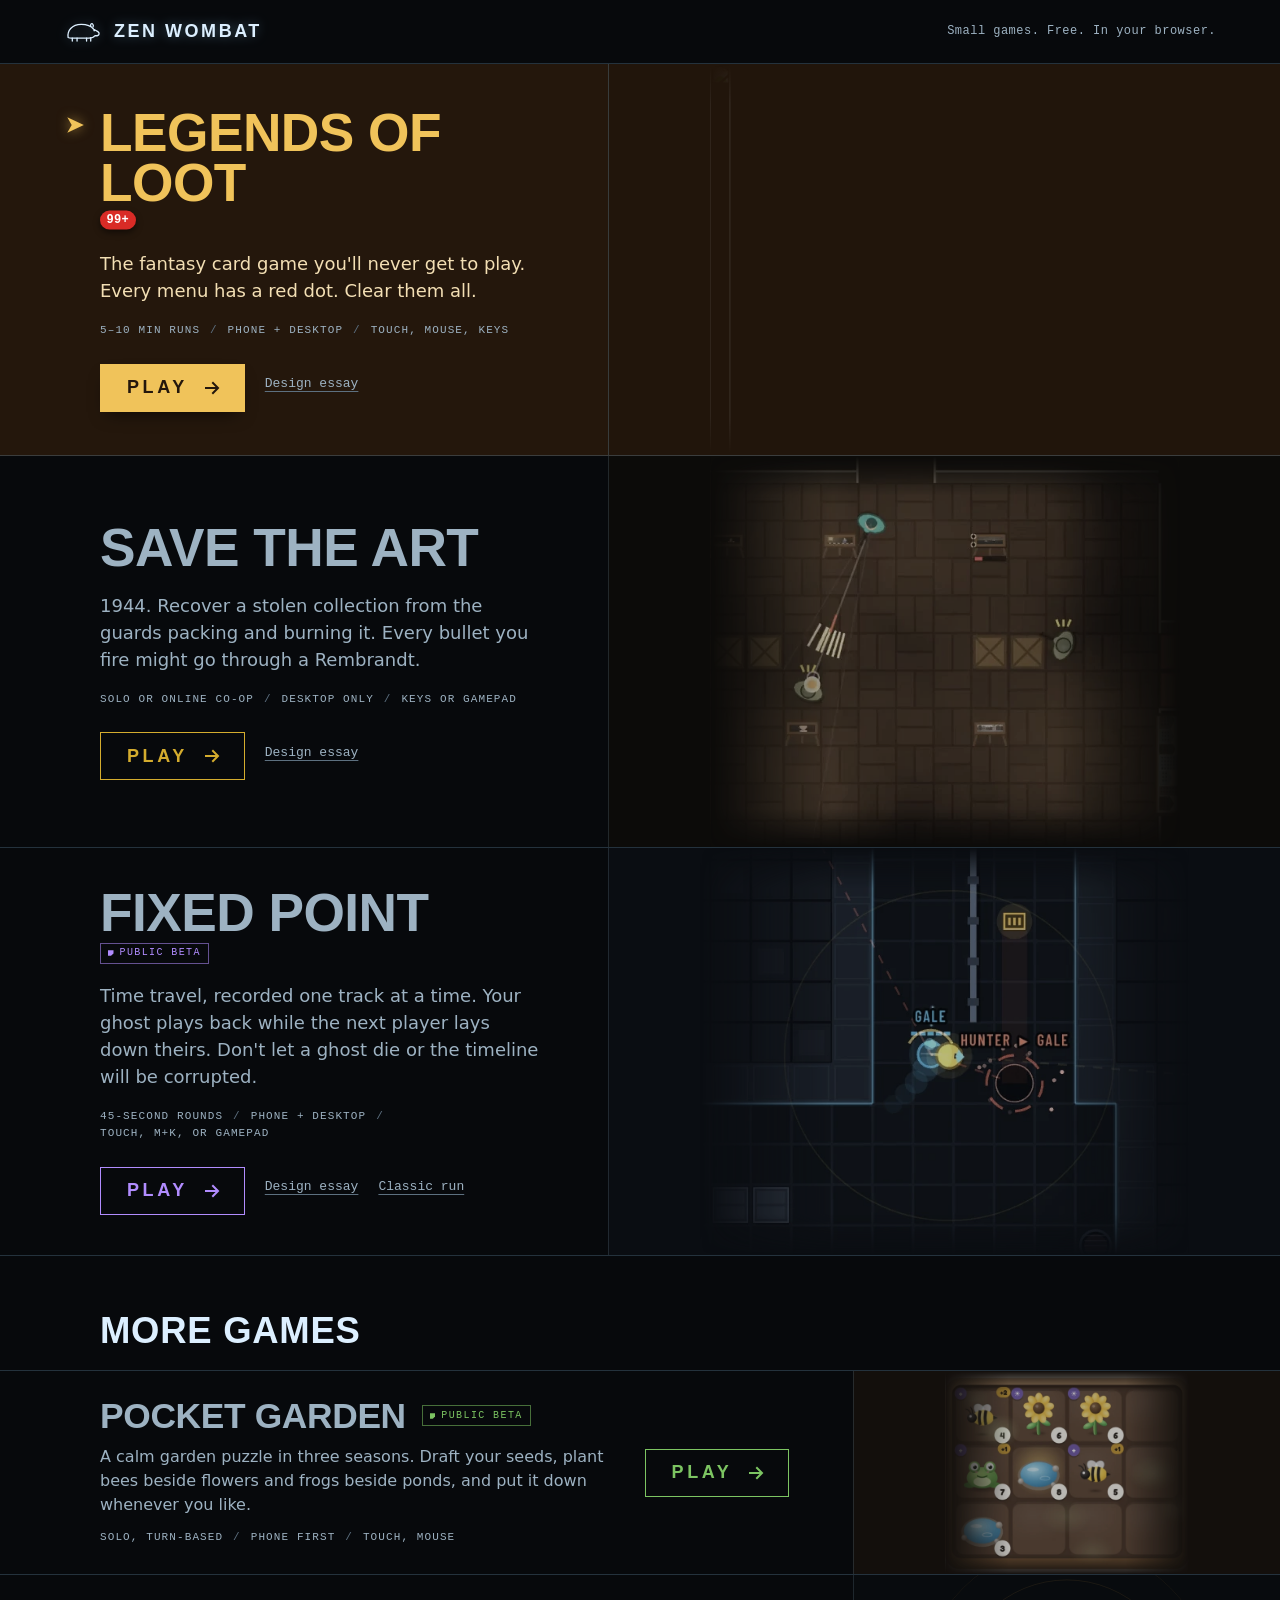
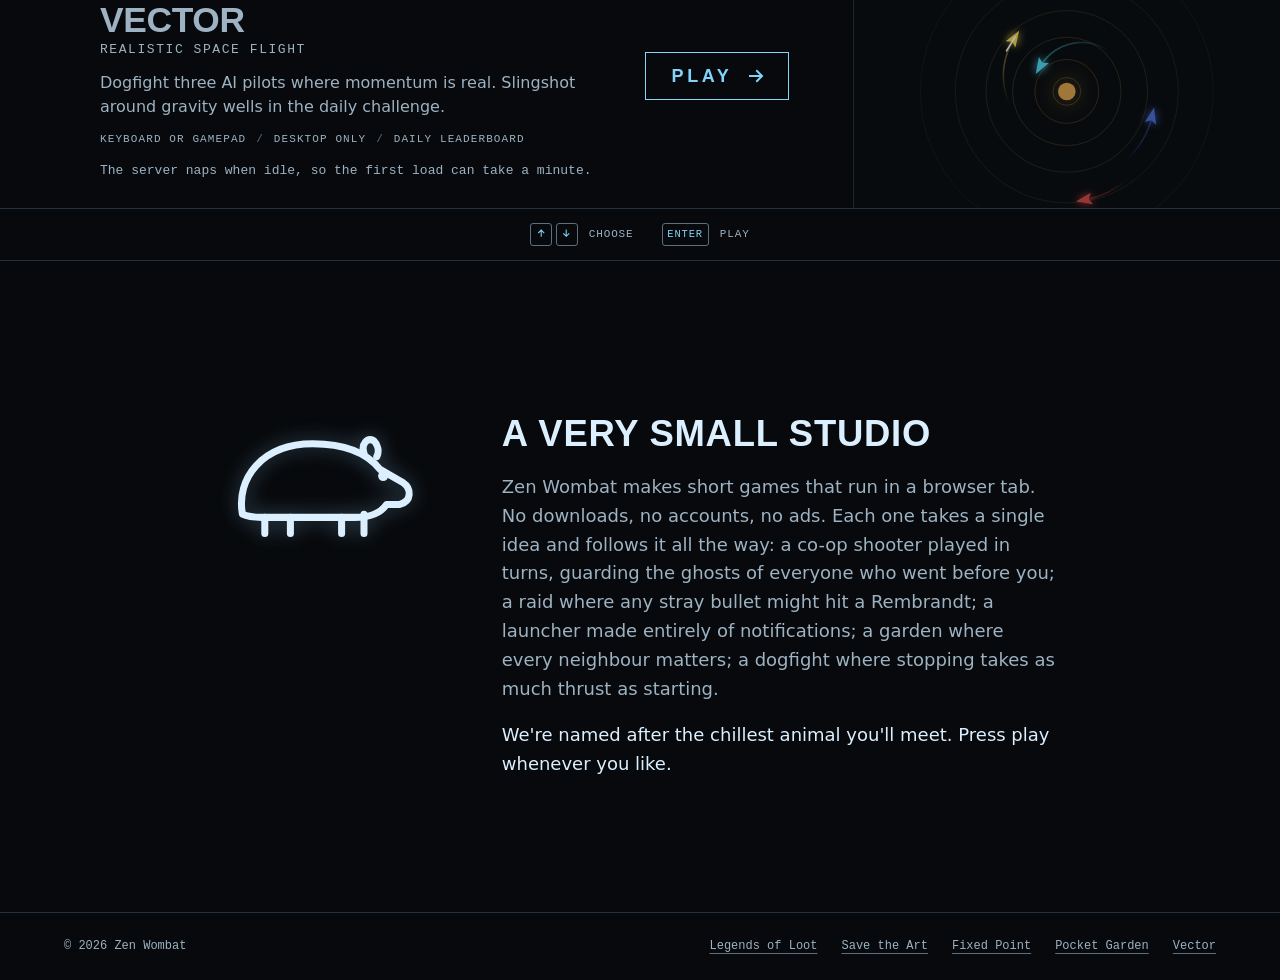
==== commit 6c3f01be: "Design essays: rename, Literata for reading, calmer measure Co-Authored-By: Claude Opus 5.5 <noreply" ====
--- a/site/index.html
+++ b/site/index.html
@@ -150,7 +150,7 @@
               <a class="play" href="https://legendsofloot.zenwombat.com/" data-play>
                 Play<svg viewBox="0 0 20 20" aria-hidden="true"><path d="M4 10h11M11 5l5 5-5 5" /></svg>
               </a>
-              <a class="aside" href="/making/legends-of-loot/">How it was made</a>
+              <a class="aside" href="/design/legends-of-loot/">Design essay</a>
             </div>
           </div>
           <a class="row__art" href="https://legendsofloot.zenwombat.com/" tabindex="-1" aria-hidden="true">
@@ -183,7 +183,7 @@
               <a class="play" href="https://zenwombat.itch.io/save-the-art" data-play>
                 Play<svg viewBox="0 0 20 20" aria-hidden="true"><path d="M4 10h11M11 5l5 5-5 5" /></svg>
               </a>
-              <a class="aside" href="/making/save-the-art/">How it was made</a>
+              <a class="aside" href="/design/save-the-art/">Design essay</a>
             </div>
           </div>
           <a class="row__art" href="https://zenwombat.itch.io/save-the-art" tabindex="-1" aria-hidden="true">
@@ -222,7 +222,7 @@
               <a class="play" href="https://fixedpoint.pages.dev/?blitz" data-play>
                 Play<svg viewBox="0 0 20 20" aria-hidden="true"><path d="M4 10h11M11 5l5 5-5 5" /></svg>
               </a>
-              <a class="aside" href="/making/fixed-point/">How it was made</a>
+              <a class="aside" href="/design/fixed-point/">Design essay</a>
               <a class="aside" href="https://fixedpoint.pages.dev/">Classic run</a>
             </div>
           </div>
--- a/site/styles.css
+++ b/site/styles.css
@@ -11,6 +11,22 @@
   src: url('fonts/martian-mono-latin.woff2') format('woff2');
   font-weight: 300 600;
   font-stretch: 75% 112.5%;
+  font-display: swap;
+}
+
+@font-face {
+  font-family: 'Literata';
+  src: url('fonts/literata-latin.woff2') format('woff2');
+  font-weight: 200 900;
+  font-style: normal;
+  font-display: swap;
+}
+
+@font-face {
+  font-family: 'Literata';
+  src: url('fonts/literata-latin-italic.woff2') format('woff2');
+  font-weight: 200 900;
+  font-style: italic;
   font-display: swap;
 }
 
@@ -49,6 +65,7 @@
 
   --display: 'Tektur', 'Arial Narrow', sans-serif;
   --mono: 'Martian Mono', ui-monospace, monospace;
+  --read: 'Literata', Georgia, serif;
   --text: 'Tektur', system-ui, sans-serif;
 
   --gutter: clamp(16px, 5vw, 72px);
@@ -717,7 +734,7 @@
   }
 }
 
-/* ---------- How it was made ---------- */
+/* ---------- Design essays ---------- */
 
 .making__head {
   display: grid;
@@ -741,7 +758,24 @@
   text-wrap: balance;
 }
 
+.making__kind {
+  display: block;
+  margin-top: 14px;
+  font-family: var(--read);
+  font-weight: 400;
+  font-style: italic;
+  font-size: 1.125rem;
+  line-height: 1.3;
+  letter-spacing: 0;
+  text-transform: none;
+  color: var(--ink-soft);
+}
+
 .making .row__hook {
+  font-family: var(--read);
+  font-size: clamp(1.25rem, 0.6vw + 1.05rem, 1.5rem);
+  line-height: 1.4;
+  text-wrap: pretty;
   color: var(--ink);
 }
 
@@ -760,14 +794,16 @@
 }
 
 .making__body {
-  padding: 72px var(--gutter) 96px;
+  max-width: calc(54rem + 2 * var(--gutter));
+  margin: 0 auto;
+  padding: 88px var(--gutter) 96px;
 }
 
 .making__body section {
   display: grid;
-  grid-template-columns: minmax(0, 0.45fr) minmax(0, 65ch);
-  gap: 12px 40px;
-  margin-bottom: 56px;
+  grid-template-columns: minmax(0, 14rem) minmax(0, 37rem);
+  gap: 16px 40px;
+  margin-bottom: 72px;
 }
 
 .making__body h2 {
@@ -782,11 +818,21 @@
 
 .making__body p {
   margin: 0;
-  font-family: var(--text);
+  font-family: var(--read);
   font-weight: 400;
-  font-stretch: 100%;
-  font-size: 1.125rem;
-  line-height: 1.65;
+  font-size: 1.1875rem;
+  line-height: 1.7;
+  color: color-mix(in srgb, var(--ink) 88%, var(--ground));
+  text-wrap: pretty;
+  hanging-punctuation: first;
+}
+
+.making__body cite {
+  font-style: italic;
+}
+
+.making__body p + p {
+  margin-top: 1.15em;
 }
 
 .making__more {
@@ -926,6 +972,15 @@
     padding-top: 48px;
   }
 
+  .making__body section {
+    margin-bottom: 52px;
+  }
+
+  .making__body p {
+    font-size: 1.125rem;
+    line-height: 1.65;
+  }
+
   .about {
     grid-template-columns: 1fr;
     gap: 24px;
